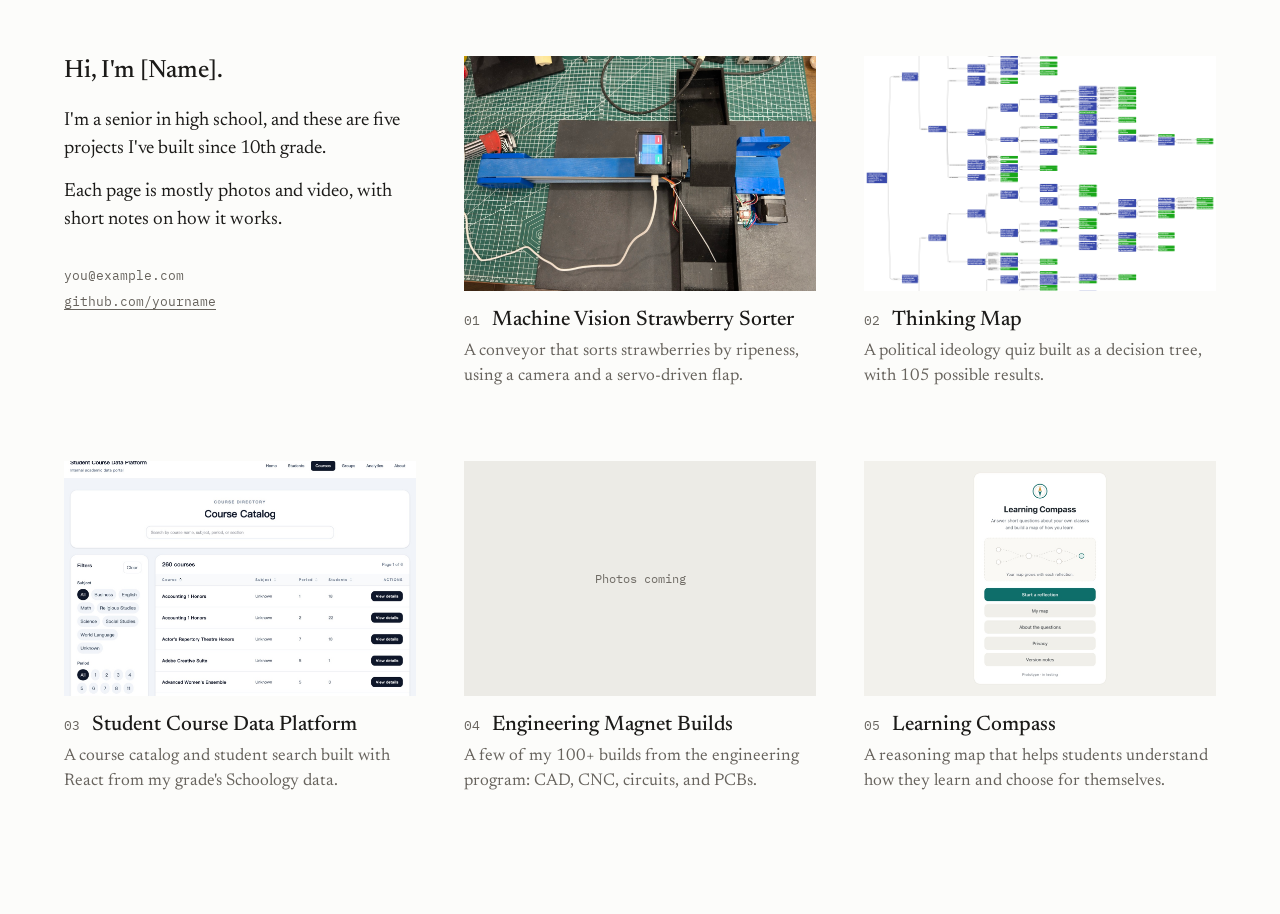
==== index.html @ 7111d5cb "Add files via upload" ====
<!doctype html>
<html lang="en">
<head>
  <meta charset="utf-8">
  <meta name="viewport" content="width=device-width, initial-scale=1">
  <title>Your Name</title>
  <meta name="description" content="Five projects by Your Name, a high school senior.">
  <link rel="preconnect" href="https://fonts.googleapis.com">
  <link rel="preconnect" href="https://fonts.gstatic.com" crossorigin>
  <link rel="stylesheet" href="https://fonts.googleapis.com/css2?family=IBM+Plex+Mono&family=Newsreader:opsz,wght@6..72,400..500&display=swap">
  <link rel="stylesheet" href="style.css">
</head>
<body>
  <main class="index">
    <section class="intro">
      <p class="hello">Hi, I'm [Name].</p>
      <p>I'm a senior in high school, and these are five projects I've built since 10th grade.</p>
      <p>Each page is mostly photos and video, with short notes on how it works.</p>
      <p class="contact">you@example.com<br><a href="#">github.com/yourname</a></p>
    </section>

    <a class="project" href="strawberry-sorter.html">
      <div class="thumb"><img src="images/strawberry/machine.jpg" width="1400" height="1050" alt="The strawberry sorter on a workbench, seen from above"></div>
      <p class="title"><span class="num">01</span><span class="name">Machine Vision Strawberry Sorter</span></p>
      <p class="desc">A conveyor that sorts strawberries by ripeness, using a camera and a servo-driven flap.</p>
    </a>

    <a class="project" href="thinking-map.html">
      <div class="thumb"><img src="images/thinking-map/decision-tree.png" width="1600" height="1868" alt="The quiz's decision tree mapped in XMind"></div>
      <p class="title"><span class="num">02</span><span class="name">Thinking Map</span></p>
      <p class="desc">A political ideology quiz built as a decision tree, with 105 possible results.</p>
    </a>

    <a class="project" href="course-data-platform.html">
      <div class="thumb"><img src="images/course-platform/course-catalog.jpg" width="1400" height="1000" alt="The course catalog page of the Student Course Data Platform"></div>
      <p class="title"><span class="num">03</span><span class="name">Student Course Data Platform</span></p>
      <p class="desc">A course catalog and student search built with React from my grade's Schoology data.</p>
    </a>

    <a class="project" href="#">
      <div class="thumb slot">Photos coming</div>
      <p class="title"><span class="num">04</span><span class="name">Engineering Magnet Builds</span></p>
      <p class="desc">A few of my 100+ builds from the engineering program: CAD, CNC, circuits, and PCBs.</p>
    </a>

    <a class="project" href="learning-compass.html">
      <div class="thumb"><img src="images/learning-compass/start-page-wide.jpg" width="1400" height="933" alt="Mockup of the Learning Compass start page"></div>
      <p class="title"><span class="num">05</span><span class="name">Learning Compass</span></p>
      <p class="desc">A reasoning map that helps students understand how they learn and choose for themselves.</p>
    </a>
  </main>
</body>
</html>
---- style.css ----
:root {
  --bg: #fcfcfa;
  --text: #1b1a18;
  --muted: #67635d;
  --placeholder: #ecebe6;
  --placeholder-text: #6f6b65;
  --accent: #1d4f91;
  --berry: #c4483f;
  --zone: rgba(29, 79, 145, 0.12);
  --frame: rgba(0, 0, 0, 0.09);
  --serif: "Newsreader", Georgia, "Times New Roman", serif;
  --mono: "IBM Plex Mono", ui-monospace, "SF Mono", Menlo, monospace;
}

@media (prefers-color-scheme: dark) {
  :root {
    --bg: #131312;
    --text: #ecebe7;
    --muted: #a9a59e;
    --placeholder: #232220;
    --placeholder-text: #a09c95;
    --accent: #8fb3ec;
    --berry: #e0675d;
    --zone: rgba(143, 179, 236, 0.16);
    --frame: rgba(255, 255, 255, 0.1);
  }
}

*, *::before, *::after { box-sizing: border-box; }

body {
  margin: 0;
  background: var(--bg);
  color: var(--text);
  font-family: var(--serif);
  font-size: 19px;
  line-height: 1.5;
  -webkit-font-smoothing: antialiased;
}

a { color: inherit; text-decoration-thickness: 1px; text-underline-offset: 3px; }
a:focus-visible { outline: 2px solid var(--accent); outline-offset: 4px; }
img, video, svg { display: block; max-width: 100%; }
img, video { height: auto; }
figure { margin: 0; }

/* Gray box for a photo or video that hasn't been added yet */
.slot {
  display: flex;
  flex-direction: column;
  align-items: center;
  justify-content: center;
  gap: 18px;
  aspect-ratio: 3 / 2;
  padding: 24px;
  background: var(--placeholder);
  font-family: var(--mono);
  font-size: 12px;
  line-height: 1.5;
  text-align: center;
  color: var(--placeholder-text);
}

/* Home: the intro plus five projects, 3 x 2 on desktop, 2 x 3 on tablets, 1 column on phones */

.index {
  display: grid;
  grid-template-columns: repeat(3, minmax(0, 1fr));
  gap: 72px 48px;
  max-width: 1320px;
  margin: 0 auto;
  padding: 56px 64px 120px;
}

.intro p { margin: 0 0 14px; max-width: 21em; }
.intro .hello { margin-bottom: 18px; font-size: 25px; font-weight: 500; line-height: 1.3; }
.intro .contact { margin-top: 28px; font-family: var(--mono); font-size: 13px; line-height: 2; color: var(--muted); }

.project { display: block; text-decoration: none; }
.project .thumb { aspect-ratio: 3 / 2; overflow: hidden; background: var(--placeholder); transition: opacity 0.15s; }
.project .thumb img { width: 100%; height: 100%; object-fit: cover; }
.project:hover .thumb { opacity: 0.85; }
.project .title { display: flex; align-items: baseline; gap: 12px; margin: 16px 0 6px; font-size: 21px; font-weight: 500; line-height: 1.3; }
.project .num { font-family: var(--mono); font-size: 13px; font-weight: 400; color: var(--muted); }
.project:hover .name { text-decoration: underline; text-decoration-thickness: 1px; text-underline-offset: 4px; }
.project .desc { margin: 0; font-size: 17px; line-height: 1.45; color: var(--muted); }

/* Project page: every row is media on the left and a short label beside it */

.page { max-width: 1240px; margin: 0 auto; padding: 40px 64px 120px; }

.back, .pager { font-family: var(--mono); font-size: 13px; }
.back, .pager a { color: var(--muted); text-decoration: none; }
.back:hover, .pager a:hover { color: var(--text); }

.row {
  display: grid;
  grid-template-columns: minmax(0, 2.4fr) minmax(0, 1fr);
  column-gap: 48px;
  align-items: end;
  margin-bottom: 112px;
}
.row .media { grid-column: 1; grid-row: 1; }
.row .label { grid-column: 2; grid-row: 1; }
.row.first { align-items: start; margin-top: 40px; }

.label { max-width: 22em; font-size: 16px; line-height: 1.55; color: var(--muted); }
.label .tag { display: block; margin-bottom: 8px; font-family: var(--mono); font-size: 12px; color: var(--muted); }
.label h1 { margin: 0; font-size: clamp(28px, 2.6vw, 36px); font-weight: 500; line-height: 1.15; color: var(--text); text-wrap: balance; }
.label p { margin: 14px 0 0; }
.label .summary { font-size: 18px; }
.label .links { font-family: var(--mono); font-size: 13px; }
.label .links a { color: var(--text); }

/* Portrait video in the first row: as tall as the screen allows, up to 400px wide */
.row.first.tall-media { grid-template-columns: auto minmax(0, 1fr); }
.vertical { width: min(400px, calc((100vh - 160px) * 9 / 16)); aspect-ratio: 9 / 16; background: var(--placeholder); }

.video-slot { aspect-ratio: 16 / 9; }
.play { display: grid; place-items: center; width: 72px; height: 72px; border-radius: 50%; background: var(--bg); }
.play::before {
  content: "";
  margin-left: 5px;
  border-left: 18px solid var(--text);
  border-top: 11px solid transparent;
  border-bottom: 11px solid transparent;
}

.grid-2 { display: grid; grid-template-columns: repeat(2, minmax(0, 1fr)); gap: 16px; }
.phones { max-width: 560px; }
.narrow { max-width: min(100%, 480px); }
/* Screenshots have pale edges, so give them a hairline frame */
.screen { outline: 1px solid var(--frame); outline-offset: -1px; }
.stack { display: grid; gap: 16px; }
.schematic { width: 722px; background: #fff; }

/* "How it decides" diagram */
.diagram { overflow-x: auto; }
.diagram svg { width: 100%; min-width: 640px; height: auto; }
.dg-belt { fill: var(--placeholder); }
.dg-box { fill: var(--bg); stroke: var(--muted); stroke-width: 1; }
.dg-zone { fill: var(--zone); }
.dg-berry { fill: var(--berry); }
.dg-line { fill: none; stroke: var(--muted); stroke-width: 1; }
.dg-dash { fill: none; stroke: var(--muted); stroke-width: 1; stroke-dasharray: 4 4; }
.dg-trigger { stroke: var(--berry); stroke-width: 2; }
.dg-flap { stroke: var(--text); stroke-width: 4; stroke-linecap: round; }
.dg-head { fill: var(--muted); }
.dg-text { fill: var(--text); font-family: var(--serif); font-size: 16px; }
.dg-small { fill: var(--muted); font-family: var(--mono); font-size: 12px; }

@media (max-width: 1080px) {
  .index { grid-template-columns: repeat(2, minmax(0, 1fr)); gap: 64px 40px; padding: 48px 40px 96px; }
}

@media (max-width: 860px) {
  .page { padding: 28px 22px 80px; }
  .row, .row.first, .row.first.tall-media { grid-template-columns: minmax(0, 1fr); row-gap: 18px; margin-bottom: 72px; }
  .row .media, .row .label { grid-column: 1; grid-row: auto; }
  .row.first { margin-top: 32px; }
  .vertical { width: min(100%, 420px); }
  .grid-2 { gap: 10px; }
}

@media (max-width: 640px) {
  .index { grid-template-columns: minmax(0, 1fr); gap: 56px; padding: 36px 22px 80px; }
}
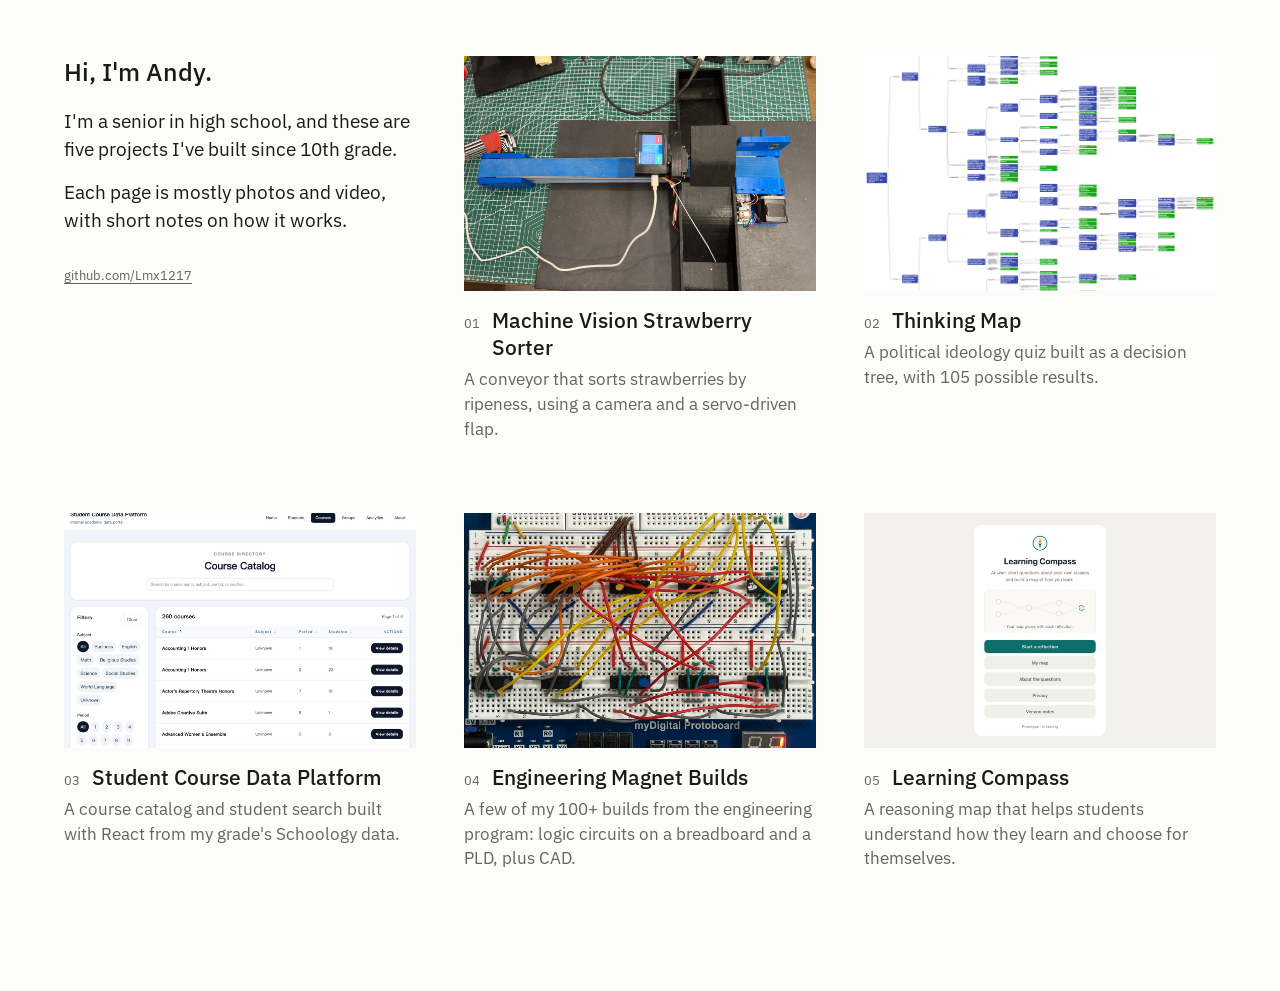
==== commit 713c07d4: "Add files via upload" ====
--- a/index.html
+++ b/index.html
@@ -3,20 +3,20 @@
 <head>
   <meta charset="utf-8">
   <meta name="viewport" content="width=device-width, initial-scale=1">
-  <title>Your Name</title>
-  <meta name="description" content="Five projects by Your Name, a high school senior.">
+  <title>Andy</title>
+  <meta name="description" content="Five projects by Andy, a high school senior.">
   <link rel="preconnect" href="https://fonts.googleapis.com">
   <link rel="preconnect" href="https://fonts.gstatic.com" crossorigin>
-  <link rel="stylesheet" href="https://fonts.googleapis.com/css2?family=IBM+Plex+Mono&family=Newsreader:opsz,wght@6..72,400..500&display=swap">
+  <link rel="stylesheet" href="https://fonts.googleapis.com/css2?family=IBM+Plex+Sans:wght@400;500&display=swap">
   <link rel="stylesheet" href="style.css">
 </head>
 <body>
   <main class="index">
     <section class="intro">
-      <p class="hello">Hi, I'm [Name].</p>
+      <p class="hello">Hi, I'm Andy.</p>
       <p>I'm a senior in high school, and these are five projects I've built since 10th grade.</p>
       <p>Each page is mostly photos and video, with short notes on how it works.</p>
-      <p class="contact">you@example.com<br><a href="#">github.com/yourname</a></p>
+      <p class="contact"><a href="https://github.com/Lmx1217">github.com/Lmx1217</a></p>
     </section>
 
     <a class="project" href="strawberry-sorter.html">
@@ -37,10 +37,10 @@
       <p class="desc">A course catalog and student search built with React from my grade's Schoology data.</p>
     </a>
 
-    <a class="project" href="#">
-      <div class="thumb slot">Photos coming</div>
+    <a class="project" href="engineering-magnet.html">
+      <div class="thumb"><img src="images/engineering-magnet/breadboard-top.jpg" width="1400" height="1089" alt="A breadboard circuit with ten logic chips and a seven-segment display"></div>
       <p class="title"><span class="num">04</span><span class="name">Engineering Magnet Builds</span></p>
-      <p class="desc">A few of my 100+ builds from the engineering program: CAD, CNC, circuits, and PCBs.</p>
+      <p class="desc">A few of my 100+ builds from the engineering program: logic circuits on a breadboard and a PLD, plus CAD.</p>
     </a>
 
     <a class="project" href="learning-compass.html">
--- a/style.css
+++ b/style.css
@@ -8,8 +8,7 @@
   --berry: #c4483f;
   --zone: rgba(29, 79, 145, 0.12);
   --frame: rgba(0, 0, 0, 0.09);
-  --serif: "Newsreader", Georgia, "Times New Roman", serif;
-  --mono: "IBM Plex Mono", ui-monospace, "SF Mono", Menlo, monospace;
+  --sans: "IBM Plex Sans", system-ui, -apple-system, "Segoe UI", "Helvetica Neue", Arial, sans-serif;
 }
 
 @media (prefers-color-scheme: dark) {
@@ -32,7 +31,7 @@
   margin: 0;
   background: var(--bg);
   color: var(--text);
-  font-family: var(--serif);
+  font-family: var(--sans);
   font-size: 19px;
   line-height: 1.5;
   -webkit-font-smoothing: antialiased;
@@ -54,7 +53,6 @@
   aspect-ratio: 3 / 2;
   padding: 24px;
   background: var(--placeholder);
-  font-family: var(--mono);
   font-size: 12px;
   line-height: 1.5;
   text-align: center;
@@ -74,14 +72,14 @@
 
 .intro p { margin: 0 0 14px; max-width: 21em; }
 .intro .hello { margin-bottom: 18px; font-size: 25px; font-weight: 500; line-height: 1.3; }
-.intro .contact { margin-top: 28px; font-family: var(--mono); font-size: 13px; line-height: 2; color: var(--muted); }
+.intro .contact { margin-top: 28px; font-size: 13px; line-height: 2; color: var(--muted); }
 
 .project { display: block; text-decoration: none; }
 .project .thumb { aspect-ratio: 3 / 2; overflow: hidden; background: var(--placeholder); transition: opacity 0.15s; }
 .project .thumb img { width: 100%; height: 100%; object-fit: cover; }
 .project:hover .thumb { opacity: 0.85; }
 .project .title { display: flex; align-items: baseline; gap: 12px; margin: 16px 0 6px; font-size: 21px; font-weight: 500; line-height: 1.3; }
-.project .num { font-family: var(--mono); font-size: 13px; font-weight: 400; color: var(--muted); }
+.project .num { font-size: 13px; font-weight: 400; color: var(--muted); }
 .project:hover .name { text-decoration: underline; text-decoration-thickness: 1px; text-underline-offset: 4px; }
 .project .desc { margin: 0; font-size: 17px; line-height: 1.45; color: var(--muted); }
 
@@ -89,7 +87,8 @@
 
 .page { max-width: 1240px; margin: 0 auto; padding: 40px 64px 120px; }
 
-.back, .pager { font-family: var(--mono); font-size: 13px; }
+.back, .pager { font-size: 13px; }
+.pager { display: flex; flex-wrap: wrap; justify-content: space-between; gap: 12px 24px; }
 .back, .pager a { color: var(--muted); text-decoration: none; }
 .back:hover, .pager a:hover { color: var(--text); }
 
@@ -105,11 +104,11 @@
 .row.first { align-items: start; margin-top: 40px; }
 
 .label { max-width: 22em; font-size: 16px; line-height: 1.55; color: var(--muted); }
-.label .tag { display: block; margin-bottom: 8px; font-family: var(--mono); font-size: 12px; color: var(--muted); }
+.label .tag { display: block; margin-bottom: 8px; font-size: 12px; color: var(--muted); }
 .label h1 { margin: 0; font-size: clamp(28px, 2.6vw, 36px); font-weight: 500; line-height: 1.15; color: var(--text); text-wrap: balance; }
 .label p { margin: 14px 0 0; }
 .label .summary { font-size: 18px; }
-.label .links { font-family: var(--mono); font-size: 13px; }
+.label .links { font-size: 13px; }
 .label .links a { color: var(--text); }
 
 /* Portrait video in the first row: as tall as the screen allows, up to 400px wide */
@@ -146,8 +145,8 @@
 .dg-trigger { stroke: var(--berry); stroke-width: 2; }
 .dg-flap { stroke: var(--text); stroke-width: 4; stroke-linecap: round; }
 .dg-head { fill: var(--muted); }
-.dg-text { fill: var(--text); font-family: var(--serif); font-size: 16px; }
-.dg-small { fill: var(--muted); font-family: var(--mono); font-size: 12px; }
+.dg-text { fill: var(--text); font-size: 16px; }
+.dg-small { fill: var(--muted); font-size: 12px; }
 
 @media (max-width: 1080px) {
   .index { grid-template-columns: repeat(2, minmax(0, 1fr)); gap: 64px 40px; padding: 48px 40px 96px; }
